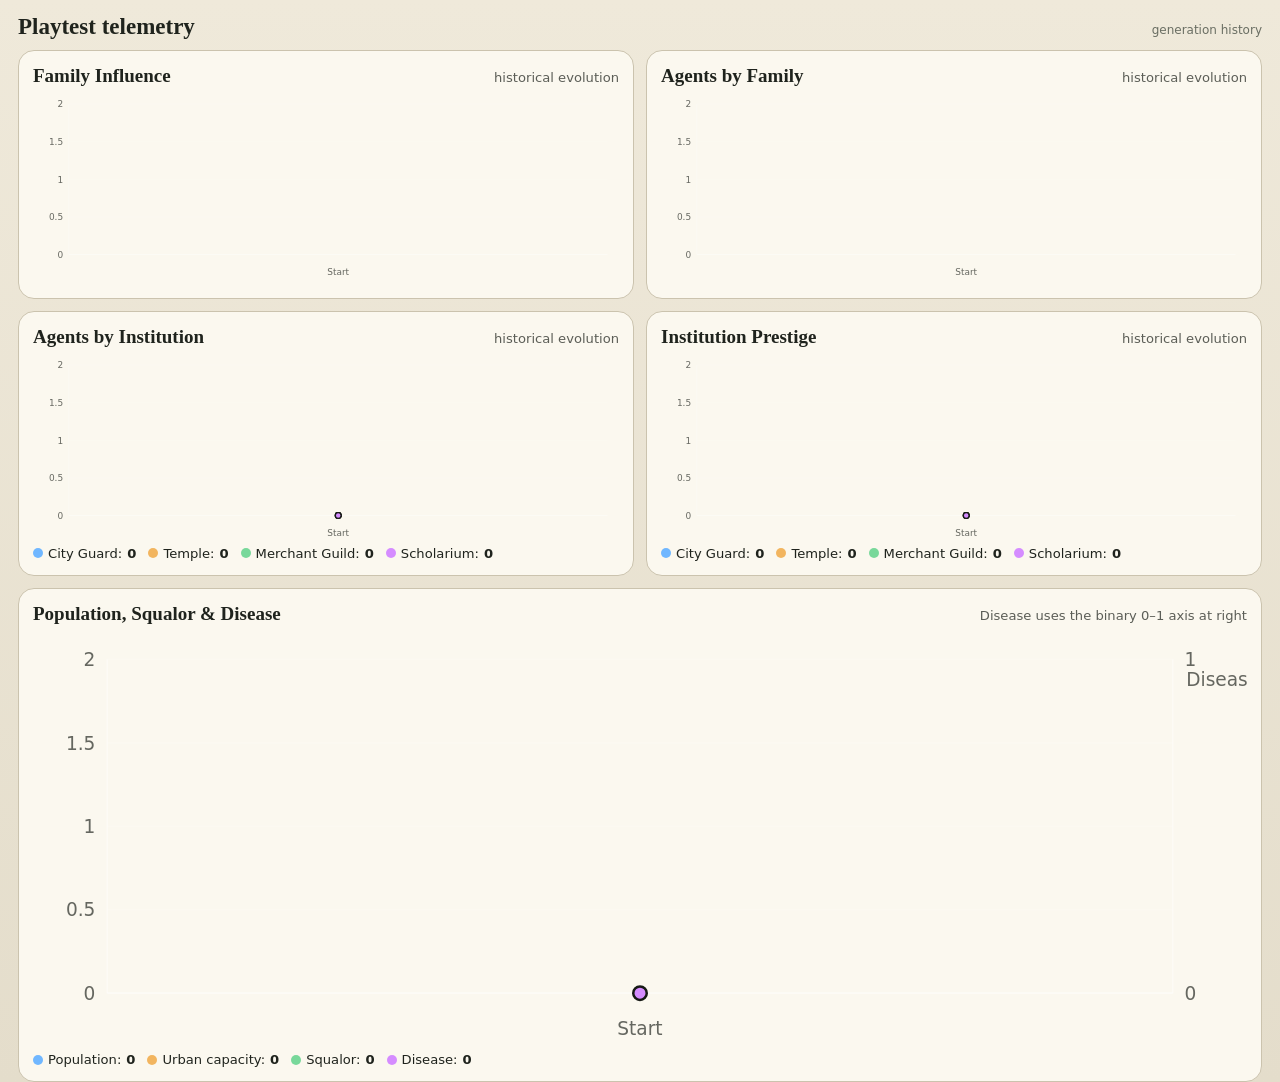
==== index.html @ 2a29c8a8 "Route v0.11.11 Renown fix" ====
<!doctype html>
<html lang="en">
<head>
  <meta charset="UTF-8" />
  <meta name="viewport" content="width=device-width, initial-scale=1, viewport-fit=cover" />
  <meta name="theme-color" content="#171a16" />
  <title>Morneval — Structural Renown v0.11.11</title>
  <link rel="stylesheet" href="./styles.css?v=0.11.1" />
  <link rel="stylesheet" href="./sandbox.css?v=0.11.1" />
  <link rel="stylesheet" href="./v05.css?v=0.11.1" />
  <link rel="stylesheet" href="./v06.css?v=0.11.1" />
  <link rel="stylesheet" href="./v08.css?v=0.11.1" />
  <script type="importmap">
  {
    "imports": {
      "./js/v084-engine.js": "./js/v119-city-inclination-engine.js?v=0.11.10",
      "./js/v090-engine.js?base=0.9.0": "./js/v119-political-influence-ai-engine.js?v=0.11.10",
      "./js/v111-ai-engine.js?direct=0.11.1-v112-tithe": "./js/v119-political-influence-ai-engine.js?v=0.11.10",
      "./js/v111-ai-engine.js?intrigue=0.11.5": "./js/v119-political-influence-ai-engine.js?v=0.11.10",
      "./js/v089-engine.js?base=0.8.9": "./js/v111-base.js?v=0.11.11-renown"
    }
  }
  </script>
</head>
<body>
  <div id="telemetry"></div>
  <div id="app"></div>
  <script type="module" src="./js/v119-ui-patch.js?v=0.11.11"></script>
  <script type="module" src="./js/v112-telemetry-placement-v3.js?v=0.11.2-safe5"></script>
  <script type="module" src="./js/v112-safe-telemetry-v4.js?v=0.11.2-safe5"></script>
  <script type="module" src="./js/v112-safe-disease-cleanup.js?v=0.11.2-safe1"></script>
</body>
</html>
---- styles.css ----
:root {
  font-family: Inter, ui-sans-serif, system-ui, -apple-system, BlinkMacSystemFont, "Segoe UI", sans-serif;
  color: #1f231d;
  background: #eee9dc;
  font-synthesis: none;
  --ink: #1f231d;
  --paper: #fbf8ef;
  --paper-2: #f1ecde;
  --line: #cbc3ae;
  --dark: #252b23;
  --muted: #6a6e63;
  --accent: #815e2f;
  --good: #315e43;
  --warn: #8b4c2e;
  --young: #e6d9b4;
  --mature: #c9b57a;
  --elder: #8f7747;
}
* { box-sizing: border-box; }
body { margin: 0; min-width: 320px; min-height: 100vh; background: linear-gradient(180deg, #efe9da, #e4ddcb); }
button, select, input { font: inherit; }
button { touch-action: manipulation; }
.app-shell { max-width: 1240px; margin: 0 auto; padding: max(16px, env(safe-area-inset-top)) 16px max(40px, env(safe-area-inset-bottom)); }
.topbar { background: var(--dark); color: #f8f3e8; border-radius: 18px; padding: 18px; display: flex; gap: 16px; justify-content: space-between; align-items: flex-start; box-shadow: 0 8px 24px rgba(35, 31, 22, .12); }
.brand h1 { margin: 0; font-family: Georgia, serif; font-size: clamp(28px, 5vw, 46px); letter-spacing: .04em; }
.brand p { margin: 4px 0 0; color: #d2c9b4; font-size: 13px; }
.generation { text-align: right; min-width: 100px; }
.generation .value { font-size: 26px; font-weight: 800; }
.generation .label { font-size: 12px; color: #d2c9b4; text-transform: uppercase; letter-spacing: .09em; }
.toolbar { display: flex; gap: 10px; flex-wrap: wrap; margin: 14px 0; }
.primary, .secondary, .sector-resolve { border: 0; border-radius: 12px; padding: 12px 16px; font-weight: 700; min-height: 44px; }
.primary { background: var(--dark); color: white; }
.secondary { background: var(--paper); border: 1px solid var(--line); color: var(--ink); }
.sector-resolve { background: #e3d4b7; color: #4b3820; width: 100%; }
.notice { margin: 12px 0; padding: 12px 14px; border-left: 4px solid var(--accent); background: #faf4e6; border-radius: 8px; color: #5a4a34; font-size: 14px; }
.section-title { margin: 26px 0 10px; font-family: Georgia, serif; font-size: 23px; }
.grid { display: grid; gap: 12px; }
.city-grid { grid-template-columns: repeat(6, minmax(0, 1fr)); }
.metric { background: var(--paper); border: 1px solid var(--line); border-radius: 14px; padding: 12px; text-align: center; }
.metric .number { display: block; font-size: 25px; font-weight: 800; }
.metric .name { font-size: 11px; text-transform: uppercase; color: var(--muted); letter-spacing: .06em; }
.panel { background: var(--paper); border: 1px solid var(--line); border-radius: 16px; padding: 14px; }
.panel h3 { margin: 0 0 10px; font-family: Georgia, serif; font-size: 19px; }
.inclination-grid { display: grid; grid-template-columns: 1fr 1fr; gap: 12px; }
.field { display: grid; gap: 6px; }
.field label { font-size: 12px; color: var(--muted); font-weight: 700; }
select, input[type="number"] { width: 100%; min-height: 44px; border-radius: 10px; border: 1px solid var(--line); background: white; padding: 8px 10px; color: var(--ink); }
.family-grid { grid-template-columns: repeat(3, minmax(0, 1fr)); }
.family-card { position: relative; overflow: hidden; }
.family-card::before { content: ""; position: absolute; left: 0; top: 0; bottom: 0; width: 5px; background: var(--accent); }
.family-stats { display: grid; grid-template-columns: repeat(3, 1fr); gap: 8px; }
.family-stat { background: var(--paper-2); border-radius: 9px; padding: 8px; text-align: center; }
.family-stat b { display: block; font-size: 20px; }
.family-stat span { font-size: 11px; color: var(--muted); }
.sector-grid { grid-template-columns: repeat(3, minmax(0, 1fr)); align-items: start; }
.sector-card { display: grid; gap: 12px; }
.sector-head { display: flex; justify-content: space-between; gap: 10px; align-items: center; }
.sector-name { margin: 0; font-family: Georgia, serif; font-size: 21px; }
.tier-badge { background: var(--dark); color: white; padding: 5px 9px; border-radius: 999px; font-size: 12px; font-weight: 700; }
.demand-row { display: grid; grid-template-columns: repeat(3, 1fr); gap: 7px; }
.demand-row .field label { font-size: 10px; }
.stakes { display: grid; gap: 7px; }
.stake { border-radius: 10px; padding: 9px 10px; display: flex; justify-content: space-between; gap: 8px; align-items: center; border: 1px solid rgba(0,0,0,.08); }
.stake.young { background: var(--young); }
.stake.mature { background: var(--mature); }
.stake.elder { background: var(--elder); color: white; }
.stake.unserved { opacity: .56; }
.stake .meta { font-size: 11px; opacity: .78; }
.resource-grid { grid-template-columns: repeat(3, minmax(0, 1fr)); }
.resource-meter { height: 8px; background: #ddd5c3; border-radius: 999px; overflow: hidden; margin-top: 8px; }
.resource-meter span { display: block; height: 100%; background: var(--good); }
.report-list { display: grid; gap: 12px; }
.report { background: #fffdf7; border: 1px solid var(--line); border-radius: 14px; padding: 13px; }
.report h4 { margin: 0 0 9px; font-family: Georgia, serif; font-size: 18px; }
.report-kpis { display: grid; grid-template-columns: repeat(3, 1fr); gap: 7px; margin-bottom: 10px; }
.kpi { background: var(--paper-2); border-radius: 8px; padding: 8px; text-align: center; }
.kpi b { display: block; font-size: 18px; }
.kpi span { font-size: 10px; color: var(--muted); }
.report table { width: 100%; border-collapse: collapse; font-size: 13px; }
.report th, .report td { padding: 7px 4px; border-bottom: 1px solid #e7e0d1; text-align: right; }
.report th:first-child, .report td:first-child { text-align: left; }
.priority { font-size: 12px; color: var(--muted); margin: 6px 0 10px; }
.empty { color: var(--muted); font-style: italic; }
.footer-note { color: var(--muted); font-size: 12px; margin-top: 24px; line-height: 1.5; }
@media (max-width: 900px) {
  .city-grid { grid-template-columns: repeat(3, 1fr); }
  .family-grid, .sector-grid { grid-template-columns: 1fr; }
  .resource-grid { grid-template-columns: repeat(3, 1fr); }
}
@media (max-width: 560px) {
  .app-shell { padding-left: 10px; padding-right: 10px; }
  .topbar { border-radius: 14px; }
  .city-grid { grid-template-columns: repeat(2, 1fr); }
  .resource-grid { grid-template-columns: 1fr; }
  .inclination-grid { grid-template-columns: 1fr; }
  .demand-row { grid-template-columns: 1fr; }
}
---- sandbox.css ----
.status{margin:10px 0 4px;padding:10px 12px;border:1px solid var(--line);border-radius:10px;background:#f7f2e6;font-size:12px;color:#514b3f}.mini-title{font-size:12px;font-weight:700;margin-bottom:6px}.slot-summary{display:grid;grid-template-columns:repeat(4,1fr);gap:6px}.slot-chip{background:var(--paper-2);border-radius:9px;padding:7px;text-align:center;text-transform:capitalize}.slot-chip b{display:block;font-size:16px}.slot-chip span{font-size:10px;color:var(--muted)}.slot-chip.overflow{background:#f4d4c7;color:#6c2e1b}.warning{margin-top:6px;font-size:11px;color:var(--warn);font-weight:700}.sandbox-add{border-top:1px dashed var(--line);padding-top:10px}.editor-row{display:grid;grid-template-columns:1.35fr 1fr auto;gap:6px}.editor-row button,.danger-small{min-height:40px;border:1px solid var(--line);border-radius:9px;background:#eee4cf;padding:7px 10px;font-weight:700}.stake{align-items:stretch;flex-direction:column}.stake-main{display:flex;justify-content:space-between;gap:8px}.stake-edit{display:grid;grid-template-columns:1.35fr 1fr auto;gap:5px;margin-top:5px}.stake-edit select{min-height:36px;padding:5px 7px}.danger-small{min-height:36px;background:#f3ded7;color:#6f2e1b}.resource-editor{display:grid;grid-template-columns:1.4fr 1fr 1fr;gap:7px;margin-top:10px}.report-detail{margin-top:9px;font-size:12px}.notice b{font-weight:800}@media(max-width:560px){.slot-summary{grid-template-columns:repeat(2,1fr)}.editor-row,.stake-edit,.resource-editor{grid-template-columns:1fr}.stake-edit .danger-small{width:100%}}
---- v05.css ----
.status{margin:10px 0;padding:10px 12px;background:#e7efe7;border:1px solid #bfcdbf;border-radius:10px;font-size:13px}.simulation-panel{margin-top:12px}.simulation-grid{display:grid;grid-template-columns:1fr 1fr 1.4fr;gap:12px;align-items:end}.toggle{display:flex;align-items:center;gap:8px;font-size:13px;font-weight:700;min-height:44px}.toggle input{width:20px;height:20px}.prototype-rules{margin-top:12px;padding:10px;background:var(--paper-2);border-radius:10px;font-size:12px;line-height:1.5;color:#54584f}.land-score-preview{margin-top:9px;font-size:11px;color:var(--muted)}.mini-title{font-size:12px;font-weight:700;margin-bottom:6px}.slot-summary{display:grid;grid-template-columns:repeat(4,1fr);gap:6px}.slot-chip{background:var(--paper-2);border:1px solid #ddd4c1;border-radius:9px;padding:7px 5px;text-align:center}.slot-chip b{display:block;font-size:15px}.slot-chip span{font-size:9px;text-transform:uppercase;color:var(--muted)}.slot-chip.overflow{border-color:#a7543d;background:#f5ddd4}.slot-chip.total{background:#e6e0d2}.stake{display:grid;grid-template-columns:minmax(0,1fr) auto}.stake-edit{display:flex;gap:5px;align-items:center}.stake-edit select{min-height:34px;padding:4px 6px;font-size:11px;max-width:105px}.danger-small{width:34px;height:34px;border:0;border-radius:8px;background:#743b2d;color:#fff;font-size:18px}.editor-row{display:grid;grid-template-columns:1fr 1fr auto;gap:6px}.editor-row button{border:0;border-radius:10px;padding:8px 12px;background:var(--dark);color:#fff;font-weight:700}.resource-editor{display:grid;grid-template-columns:1fr 1fr 1fr;gap:6px;margin-top:10px}.land-usage{font-size:12px;margin-top:6px}.report-detail{margin-top:9px;font-size:12px;line-height:1.4}.history-list{display:grid;gap:12px}.history-card{padding:13px}.history-head{display:flex;justify-content:space-between;align-items:center;gap:10px}.history-head h3{margin:0}.history-head span{font-size:11px;background:var(--paper-2);border-radius:999px;padding:5px 8px}.history-grid{display:grid;grid-template-columns:repeat(4,1fr);gap:7px;margin-top:10px}.history-grid>div{background:var(--paper-2);border-radius:8px;padding:8px;text-align:center}.history-grid b{display:block;font-size:16px}.history-grid span{font-size:10px;color:var(--muted)}.history-notes{font-size:12px;line-height:1.5;margin-top:10px}input:disabled{background:#e8e4da;color:#777}@media(max-width:560px){.simulation-grid{grid-template-columns:1fr}.resource-editor{grid-template-columns:1fr}.history-grid{grid-template-columns:repeat(2,1fr)}.stake{grid-template-columns:1fr}.stake-edit{display:grid;grid-template-columns:1fr 1fr auto}.toolbar button{flex:1 1 46%}}
---- v06.css ----
.institution-panel { margin-top: 12px; }
.institution-grid, .toggle-grid, .balance-grid { display: grid; gap: 10px; grid-template-columns: repeat(auto-fit, minmax(145px, 1fr)); }
.toggle-grid { margin-top: 10px; }
.capacity-ok { margin: 10px 0; padding: 9px 11px; border-radius: 9px; background: #edf3ea; color: #315e43; font-size: 12px; font-weight: 700; }
.warning { margin: 10px 0; padding: 9px 11px; border-radius: 9px; background: #f6e5dc; color: #7a3e25; font-size: 12px; }
.balance-grid { margin-bottom: 14px; }
.disease-grid { grid-template-columns: repeat(auto-fit, minmax(90px, 1fr)); }
.report-detail { line-height: 1.45; }
@media (max-width:560px) {
  .institution-grid, .balance-grid { grid-template-columns: repeat(2, minmax(0, 1fr)); }
}
---- v08.css ----
.v08-grid{display:grid;gap:12px}.v08-controls{grid-template-columns:repeat(auto-fit,minmax(210px,1fr))}.development-grid{grid-template-columns:repeat(auto-fit,minmax(250px,1fr))}.hinterland-grid{grid-template-columns:repeat(auto-fit,minmax(150px,1fr))}.hinterland-tile{min-height:118px}.hinterland-tile .tile-type{font-size:.78rem;text-transform:uppercase;letter-spacing:.08em;opacity:.7}.hinterland-tile .tile-output{font-weight:700;margin-top:6px}.hinterland-tile .tile-owner{margin-top:8px}.city-tile{border-style:dashed}.phase-track{display:flex;gap:6px;margin:10px 0}.phase-dot{flex:1;padding:6px;border:1px solid currentColor;border-radius:6px;text-align:center;opacity:.45}.phase-dot.done{opacity:1;font-weight:700}.resource-row{display:flex;gap:8px;flex-wrap:wrap;margin-top:8px}.resource-chip{padding:5px 8px;border:1px solid rgba(255,255,255,.18);border-radius:999px;font-size:.82rem}.action-log{font-size:.9rem;line-height:1.45}.wealth-warning{font-weight:700}.sector-pressure{font-size:.85rem;opacity:.85;margin-top:6px}.chart-grid{display:grid;grid-template-columns:repeat(2,minmax(0,1fr));gap:12px}.chart-card{overflow:hidden}.raw-chart{grid-column:1/-1}.chart-head{display:flex;align-items:baseline;justify-content:space-between;gap:12px;margin-bottom:4px}.chart-head h3{margin:0}.chart-head span,.chart-latest{font-size:.82rem;opacity:.72}.evolution-chart{display:block;width:100%;height:auto;min-height:190px}.chart-grid-line{stroke:rgba(255,255,255,.12);stroke-width:1}.chart-axis{stroke:rgba(255,255,255,.35);stroke-width:1}.chart-axis-label{fill:currentColor;font-size:11px;opacity:.68}.chart-line{fill:none;stroke-width:3;stroke-linecap:round;stroke-linejoin:round}.chart-point{stroke-width:1.5;stroke:#171a16}.chart-line.series-0{stroke:#70b7ff}.chart-point.series-0{fill:#70b7ff}.legend-swatch.series-0{background:#70b7ff}.chart-line.series-1{stroke:#f2b55f}.chart-point.series-1{fill:#f2b55f}.legend-swatch.series-1{background:#f2b55f}.chart-line.series-2{stroke:#78d89a}.chart-point.series-2{fill:#78d89a}.legend-swatch.series-2{background:#78d89a}.chart-line.series-3{stroke:#d58cff}.chart-point.series-3{fill:#d58cff}.legend-swatch.series-3{background:#d58cff}.chart-legend{display:flex;gap:12px;flex-wrap:wrap;margin-top:2px;font-size:.82rem}.chart-legend span{display:inline-flex;align-items:center;gap:5px}.legend-swatch{display:inline-block;width:10px;height:10px;border-radius:999px}.chart-latest{margin-top:2px}@media(max-width:800px){.chart-grid{grid-template-columns:1fr}.raw-chart{grid-column:auto}}@media(max-width:640px){.hinterland-grid{grid-template-columns:repeat(2,minmax(0,1fr))}.development-grid{grid-template-columns:1fr}.chart-head{display:block}.chart-head span{display:block;margin-top:2px}.evolution-chart{min-height:170px}}
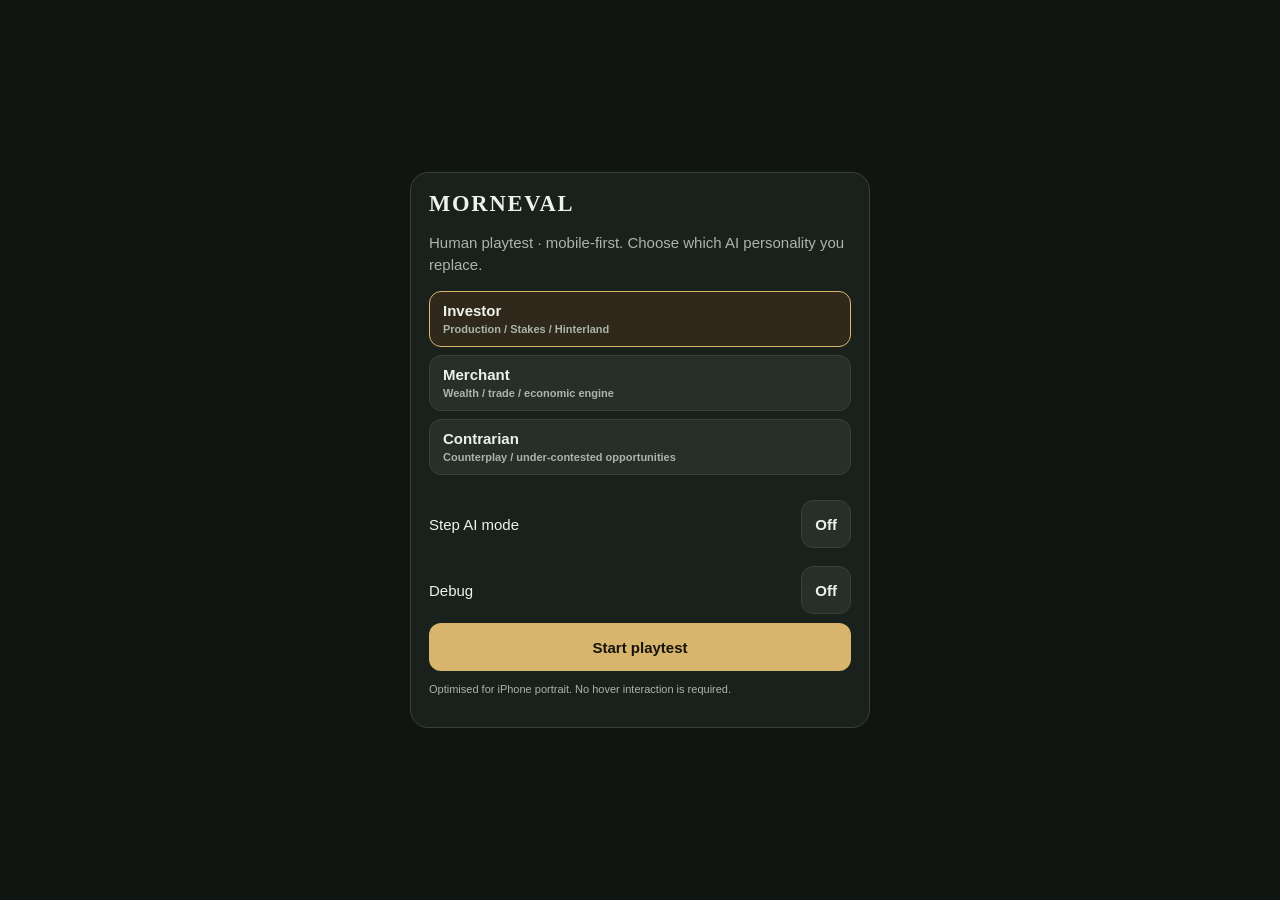
==== commit 08d49a9e: "Publish compiled playtest bundle [skip ci]" ====
--- a/index.html
+++ b/index.html
@@ -1,33 +1,16 @@
 <!doctype html>
-<html lang="en">
+<html lang="fr">
 <head>
-  <meta charset="UTF-8" />
-  <meta name="viewport" content="width=device-width, initial-scale=1, viewport-fit=cover" />
-  <meta name="theme-color" content="#171a16" />
-  <title>Morneval — Structural Renown v0.11.11</title>
-  <link rel="stylesheet" href="./styles.css?v=0.11.1" />
-  <link rel="stylesheet" href="./sandbox.css?v=0.11.1" />
-  <link rel="stylesheet" href="./v05.css?v=0.11.1" />
-  <link rel="stylesheet" href="./v06.css?v=0.11.1" />
-  <link rel="stylesheet" href="./v08.css?v=0.11.1" />
-  <script type="importmap">
-  {
-    "imports": {
-      "./js/v084-engine.js": "./js/v119-city-inclination-engine.js?v=0.11.10",
-      "./js/v090-engine.js?base=0.9.0": "./js/v119-political-influence-ai-engine.js?v=0.11.10",
-      "./js/v111-ai-engine.js?direct=0.11.1-v112-tithe": "./js/v119-political-influence-ai-engine.js?v=0.11.10",
-      "./js/v111-ai-engine.js?intrigue=0.11.5": "./js/v119-political-influence-ai-engine.js?v=0.11.10",
-      "./js/v089-engine.js?base=0.8.9": "./js/v111-base.js?v=0.11.11-renown"
-    }
-  }
-  </script>
+  <meta charset="UTF-8">
+  <meta name="viewport" content="width=device-width, initial-scale=1, viewport-fit=cover">
+  <meta name="theme-color" content="#161a17">
+  <meta name="apple-mobile-web-app-capable" content="yes">
+  <meta name="apple-mobile-web-app-status-bar-style" content="black-translucent">
+  <title>Morneval — Human Playtest</title>
+  <link rel="stylesheet" href="./playtest.css?v=0.1.0">
 </head>
 <body>
-  <div id="telemetry"></div>
-  <div id="app"></div>
-  <script type="module" src="./js/v119-ui-patch.js?v=0.11.11"></script>
-  <script type="module" src="./js/v112-telemetry-placement-v3.js?v=0.11.2-safe5"></script>
-  <script type="module" src="./js/v112-safe-telemetry-v4.js?v=0.11.2-safe5"></script>
-  <script type="module" src="./js/v112-safe-disease-cleanup.js?v=0.11.2-safe1"></script>
+  <div id="playtest-app"></div>
+  <script type="module" src="./playtest-app.js"></script>
 </body>
 </html>
--- a/playtest.css
+++ b/playtest.css
@@ -0,0 +1,56 @@
+:root{
+  color-scheme:dark;
+  --bg:#111512;--panel:#1a211c;--panel2:#202920;--line:#354139;--text:#eef2ec;--muted:#aab5ab;
+  --accent:#d7b56d;--good:#91c18a;--bad:#d18a7e;--blue:#87a9c7;--tap:48px;
+  font-family:Inter,ui-sans-serif,-apple-system,BlinkMacSystemFont,"Segoe UI",sans-serif;
+}
+*{box-sizing:border-box}
+html,body{margin:0;background:var(--bg);color:var(--text);min-height:100%;font-size:15px}
+button,select,input{font:inherit}
+button{min-height:var(--tap);border:1px solid var(--line);border-radius:12px;background:#263028;color:var(--text);padding:10px 13px;font-weight:700}
+button:disabled{opacity:.38}
+button.primary{background:var(--accent);color:#17140d;border-color:transparent}
+button.ghost{background:transparent}
+button.danger{border-color:#714b45}
+.app{padding-bottom:calc(92px + env(safe-area-inset-bottom))}
+.sticky-top{position:sticky;top:0;z-index:20;background:rgba(17,21,18,.96);backdrop-filter:blur(14px);border-bottom:1px solid var(--line);padding:calc(8px + env(safe-area-inset-top)) 10px 8px}
+.top-row{display:flex;align-items:center;justify-content:space-between;gap:8px}
+.brand{font-family:Georgia,serif;font-weight:800;letter-spacing:.08em}
+.gen{font-weight:800;color:var(--accent)}
+.kpis{display:grid;grid-template-columns:repeat(5,1fr);gap:5px;margin-top:8px}
+.kpi{background:var(--panel);border:1px solid var(--line);border-radius:9px;padding:6px 4px;text-align:center;min-width:0}
+.kpi b{display:block;font-size:16px}.kpi span{display:block;font-size:10px;color:var(--muted);white-space:nowrap;overflow:hidden;text-overflow:ellipsis}
+.nav{display:grid;grid-template-columns:repeat(4,1fr);gap:5px;margin-top:7px}
+.nav button{min-height:36px;padding:6px;font-size:12px}
+.nav button.active{border-color:var(--accent);color:var(--accent)}
+main{padding:10px}
+.notice{border:1px solid #5a4c2c;background:#2a2518;border-radius:12px;padding:10px;margin-bottom:10px;font-size:13px}
+.section-title{font-size:13px;color:var(--muted);text-transform:uppercase;letter-spacing:.08em;margin:16px 2px 7px}
+.grid{display:grid;gap:8px}
+.two{grid-template-columns:repeat(2,minmax(0,1fr))}
+.card{background:var(--panel);border:1px solid var(--line);border-radius:14px;padding:11px;min-width:0}
+.card.selected{border-color:var(--accent)}
+.card h3{font-size:15px;margin:0 0 7px}.card h4{font-size:13px;margin:0 0 6px}
+.row{display:flex;gap:7px;align-items:center;justify-content:space-between;flex-wrap:wrap}
+.chips{display:flex;gap:5px;flex-wrap:wrap}
+.chip{font-size:11px;border:1px solid var(--line);border-radius:999px;padding:4px 7px;color:var(--muted)}
+.chip.good{color:var(--good)}.chip.bad{color:var(--bad)}.chip.accent{color:var(--accent);border-color:#6b5a36}
+.metrics{display:grid;grid-template-columns:repeat(4,1fr);gap:5px}
+.metric{background:var(--panel2);border-radius:9px;padding:7px;text-align:center}.metric b{display:block;font-size:16px}.metric span{font-size:10px;color:var(--muted)}
+.actions{display:flex;gap:6px;overflow:auto;padding-top:8px;scrollbar-width:none}.actions::-webkit-scrollbar{display:none}
+.actions button{min-height:42px;white-space:nowrap;padding:8px 11px;font-size:12px}
+.family-me{border-color:#7f6a3d}
+.stake-line{font-size:12px;color:var(--muted);margin-top:6px}
+.bid{background:#171c18;border:1px dashed #59665c;border-radius:10px;padding:8px;margin-top:8px}
+.bid strong{color:var(--accent)}
+.card-strip{display:flex;gap:8px;overflow-x:auto;padding-bottom:5px;scroll-snap-type:x mandatory}
+.intrigue{min-width:205px;scroll-snap-align:start}
+.intrigue .power{font-size:10px;color:var(--accent);text-transform:uppercase}
+.log{display:grid;gap:6px}.log-row{background:var(--panel);border-left:3px solid var(--line);padding:8px 9px;border-radius:8px;font-size:12px}.log-row.human{border-left-color:var(--accent)}.log-row.ai{border-left-color:var(--blue)}
+.analytics-table{width:100%;border-collapse:collapse;font-size:12px}.analytics-table th,.analytics-table td{padding:7px 4px;border-bottom:1px solid var(--line);text-align:right}.analytics-table th:first-child,.analytics-table td:first-child{text-align:left}
+.drawer{position:fixed;z-index:30;left:0;right:0;bottom:0;background:rgba(24,30,25,.98);backdrop-filter:blur(18px);border-top:1px solid var(--line);padding:8px 10px calc(8px + env(safe-area-inset-bottom));box-shadow:0 -8px 30px rgba(0,0,0,.32)}
+.drawer-row{display:flex;gap:7px;align-items:center}.drawer-row>*{flex:1}.drawer .status{font-size:12px;color:var(--muted);margin-bottom:6px;white-space:nowrap;overflow:hidden;text-overflow:ellipsis}
+.setup{min-height:100vh;display:flex;align-items:center;justify-content:center;padding:24px}.setup-card{width:min(460px,100%);background:var(--panel);border:1px solid var(--line);border-radius:18px;padding:18px}.setup-card h1{font-family:Georgia,serif;letter-spacing:.08em;margin:0 0 5px}.setup-card p{color:var(--muted);line-height:1.45}.choice{display:grid;gap:8px;margin:16px 0}.choice button{text-align:left}.choice button.active{border-color:var(--accent);background:#30291b}.switch{display:flex;justify-content:space-between;align-items:center;padding:9px 0}
+pre{white-space:pre-wrap;word-break:break-word;font-size:10px;background:#0c100d;border:1px solid var(--line);border-radius:10px;padding:9px;max-height:60vh;overflow:auto}
+.small{font-size:11px;color:var(--muted)}
+@media(min-width:760px){main{max-width:1100px;margin:auto}.board-columns{display:grid;grid-template-columns:1.1fr 1fr;gap:12px}.drawer{left:50%;transform:translateX(-50%);max-width:700px;border-left:1px solid var(--line);border-right:1px solid var(--line);border-radius:14px 14px 0 0}.kpis{grid-template-columns:repeat(10,1fr)}}
